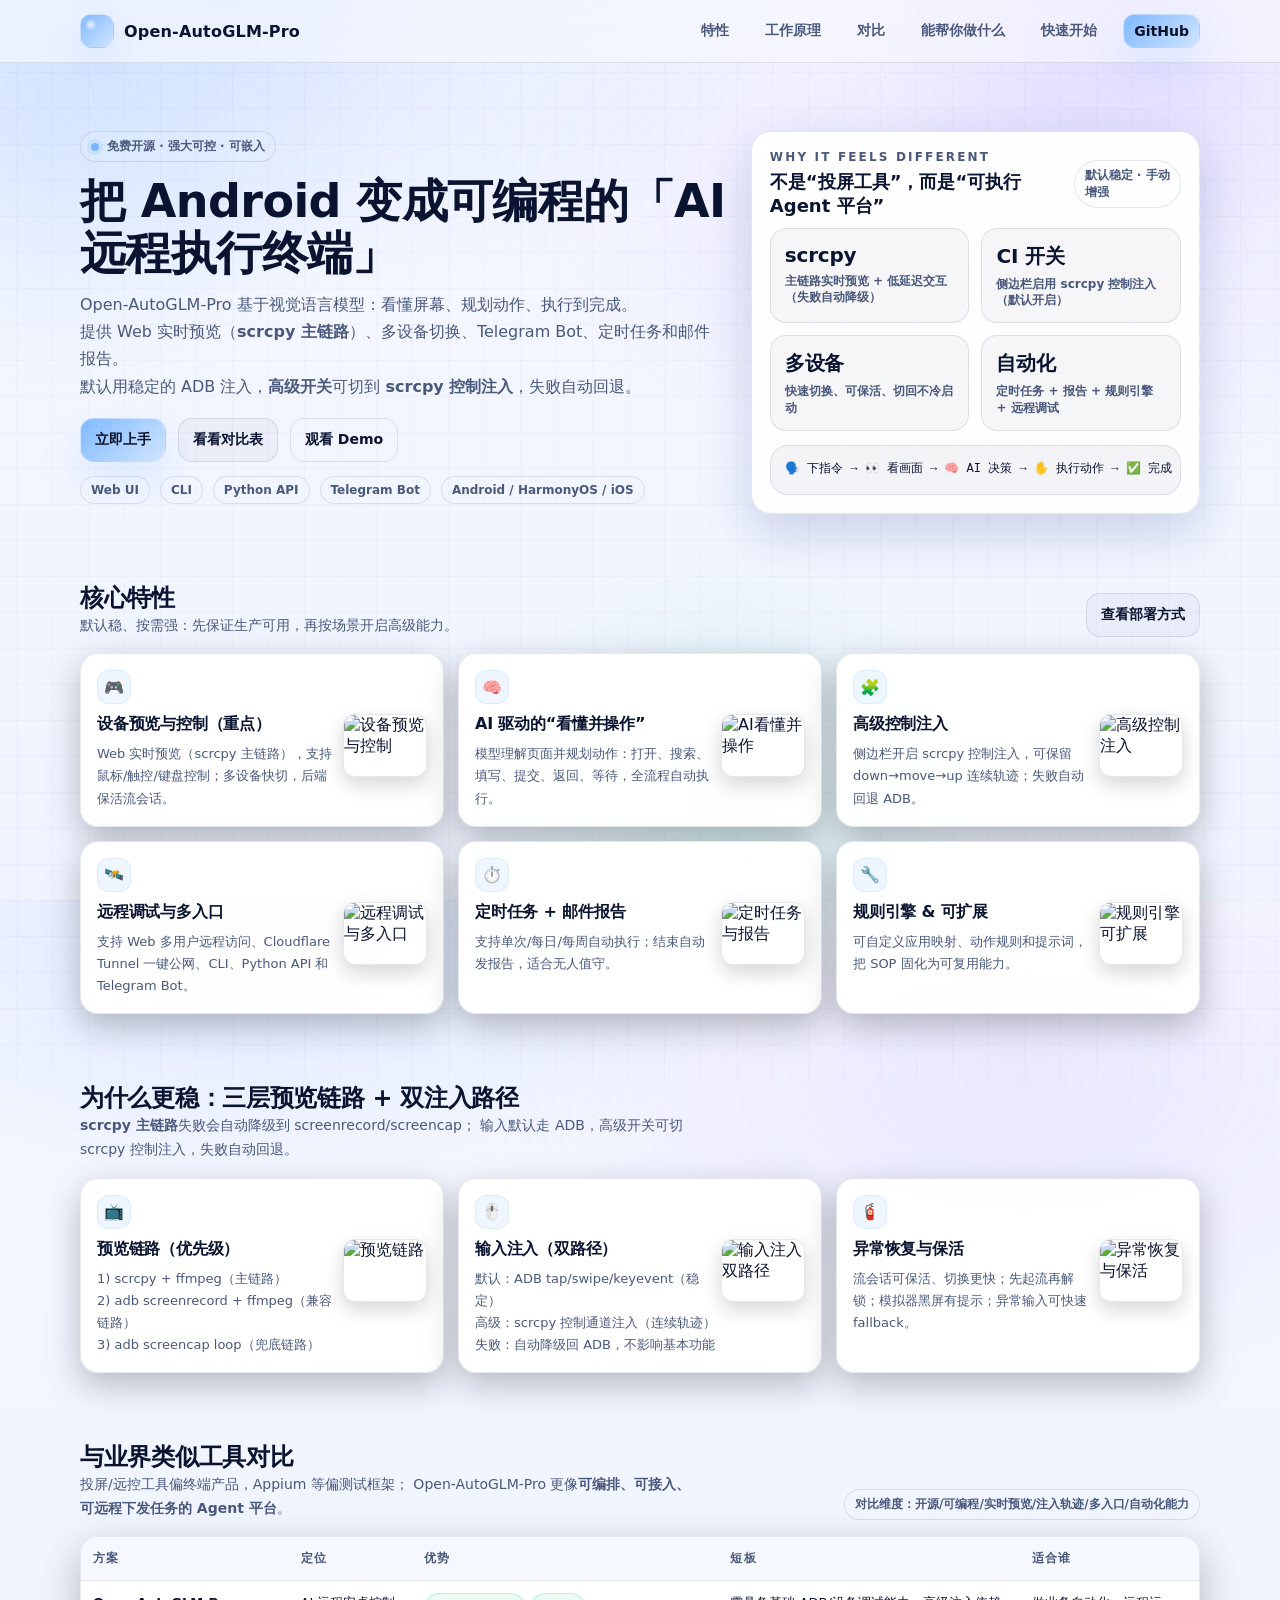
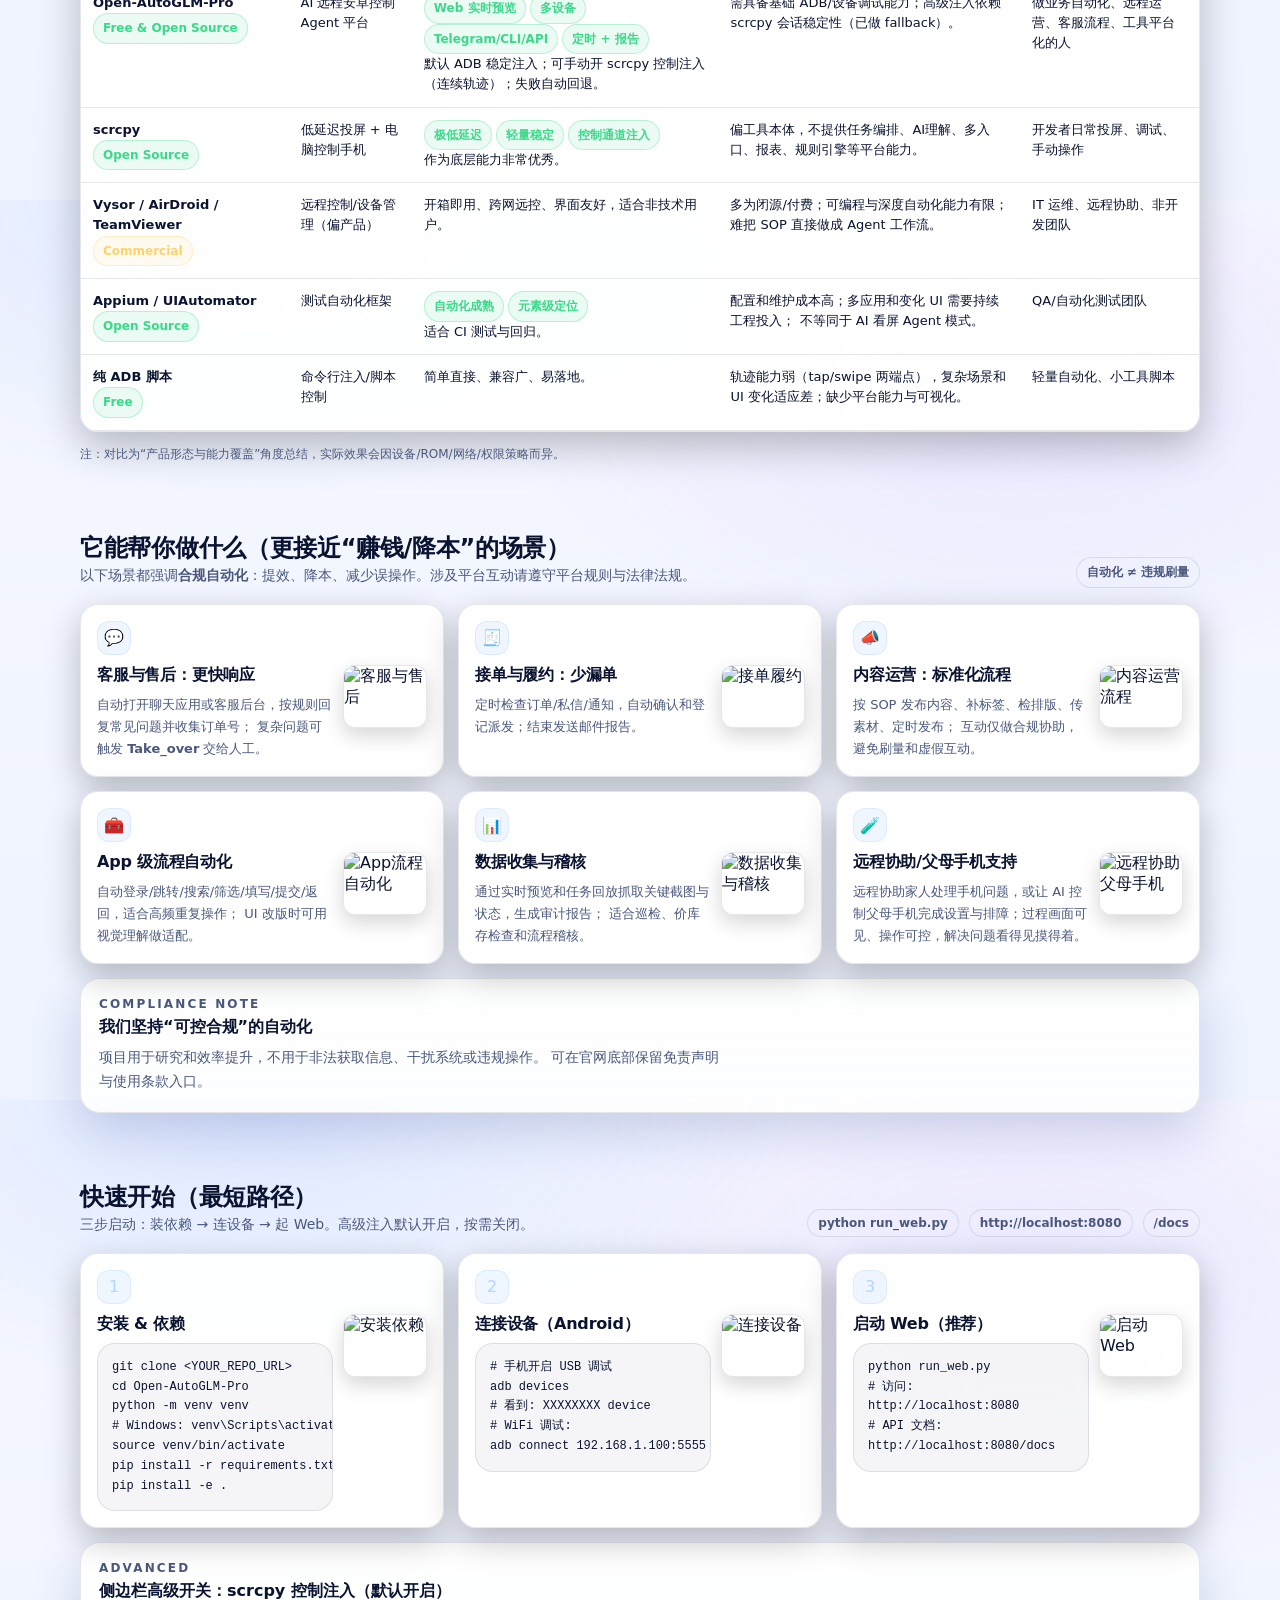
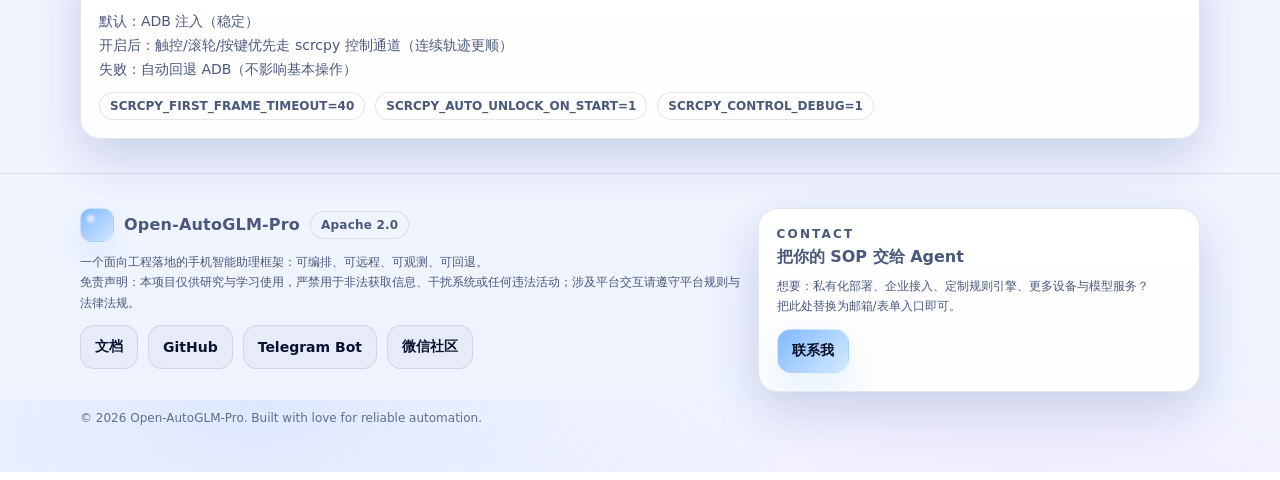
==== web_app/static/official-site.html @ 07fb5986 "feat: add official site and independent scrcpy audio passthrough" ====
<!doctype html>
<html lang="zh-CN">

<head>
    <meta charset="utf-8" />
    <meta name="viewport" content="width=device-width,initial-scale=1" />
    <link rel="icon" type="image/x-icon" href="/static/favicon.ico" />
    <title>Open-AutoGLM-Pro — AI 远程安卓控制 Agent（免费开源）</title>
    <meta name="description"
        content="Open-AutoGLM-Pro：基于视觉语言模型的手机智能助理框架。Web 实时预览 + 可控注入（默认 ADB，手动启用 scrcpy 控制注入）+ 多设备 + Telegram Bot + 定时任务 + 邮件报告。免费开源，强大可扩展。" />
    <style>
        :root {
            --bg: #070A12;
            --bg2: #0B1020;
            --card: #0F1731;
            --card2: #0E1630;
            --text: #EAF0FF;
            --muted: #A9B6DA;
            --line: rgba(255, 255, 255, .08);
            --glow: rgba(120, 180, 255, .14);
            --brand: #7AB6FF;
            --brand2: #B3D7FF;
            --good: #39d98a;
            --warn: #ffd166;
            --bad: #ff5c7a;
            --shadow: 0 22px 60px rgba(0, 0, 0, .55);
            --radius: 20px;
        }

        @media (prefers-color-scheme: light) {
            :root {
                --bg: #F6F8FF;
                --bg2: #EEF3FF;
                --card: #FFFFFF;
                --card2: #FFFFFF;
                --text: #0A1330;
                --muted: #4A587C;
                --line: rgba(10, 19, 48, .10);
                --glow: rgba(70, 130, 255, .14);
                --shadow: 0 18px 50px rgba(20, 40, 120, .18);
            }
        }

        * {
            box-sizing: border-box;
        }

        html,
        body {
            height: 100%;
        }

        body {
            margin: 0;
            font-family: ui-sans-serif, system-ui, -apple-system, Segoe UI, Roboto, Helvetica, Arial, "PingFang SC", "Noto Sans CJK SC", "Microsoft YaHei", sans-serif;
            color: var(--text);
            background:
                radial-gradient(900px 500px at 20% 0%, var(--glow), transparent 60%),
                radial-gradient(900px 500px at 80% 20%, rgba(160, 120, 255, .12), transparent 60%),
                linear-gradient(180deg, var(--bg) 0%, var(--bg2) 100%);
            overflow-x: hidden;
        }

        body::before,
        body::after {
            content: "";
            position: fixed;
            pointer-events: none;
            inset: -20vh -10vw;
            z-index: -1;
        }

        body::before {
            background:
                radial-gradient(42vw 38vw at 12% 22%, rgba(122, 182, 255, .18), transparent 60%),
                radial-gradient(34vw 32vw at 82% 16%, rgba(160, 120, 255, .16), transparent 62%),
                radial-gradient(30vw 28vw at 56% 78%, rgba(57, 217, 138, .13), transparent 66%);
            filter: blur(20px);
            animation: auroraShift 16s ease-in-out infinite alternate;
        }

        body::after {
            background-image:
                linear-gradient(rgba(255, 255, 255, .045) 1px, transparent 1px),
                linear-gradient(90deg, rgba(255, 255, 255, .045) 1px, transparent 1px);
            background-size: 36px 36px;
            opacity: .22;
            transform-origin: center;
            animation: gridDrift 24s linear infinite;
        }

        @keyframes auroraShift {
            0% {
                transform: translate3d(0, 0, 0) scale(1);
            }

            100% {
                transform: translate3d(0, -2.5vh, 0) scale(1.04);
            }
        }

        @keyframes gridDrift {
            0% {
                transform: translate3d(0, 0, 0);
            }

            100% {
                transform: translate3d(-36px, -24px, 0);
            }
        }

        @media (prefers-color-scheme: light) {
            body::after {
                background-image:
                    linear-gradient(rgba(10, 19, 48, .05) 1px, transparent 1px),
                    linear-gradient(90deg, rgba(10, 19, 48, .05) 1px, transparent 1px);
                opacity: .4;
            }
        }

        @media (prefers-reduced-motion: reduce) {

            body::before,
            body::after {
                animation: none;
            }
        }

        a {
            color: inherit;
            text-decoration: none;
        }

        .wrap {
            width: min(1120px, calc(100% - 40px));
            margin: 0 auto;
        }

        .nav {
            position: sticky;
            top: 0;
            z-index: 50;
            backdrop-filter: blur(14px);
            background: linear-gradient(180deg, rgba(0, 0, 0, .35), rgba(0, 0, 0, .05));
            border-bottom: 1px solid var(--line);
        }

        @media (prefers-color-scheme: light) {
            .nav {
                background: rgba(246, 248, 255, .65);
            }
        }

        .nav-inner {
            display: flex;
            align-items: center;
            justify-content: space-between;
            padding: 14px 0;
            gap: 18px;
        }

        .brand {
            display: flex;
            align-items: center;
            gap: 10px;
            font-weight: 700;
            letter-spacing: .2px;
        }

        .logo {
            width: 34px;
            height: 34px;
            border-radius: 12px;
            background:
                radial-gradient(10px 10px at 30% 30%, rgba(255, 255, 255, .8), transparent 60%),
                linear-gradient(135deg, rgba(122, 182, 255, .95), rgba(179, 215, 255, .45));
            box-shadow: 0 12px 30px rgba(122, 182, 255, .18);
            border: 1px solid rgba(255, 255, 255, .12);
        }

        .nav-links {
            display: flex;
            align-items: center;
            gap: 16px;
            color: var(--muted);
            font-weight: 600;
            font-size: 14px;
            flex-wrap: wrap;
            justify-content: flex-end;
        }

        .nav-links a {
            padding: 8px 10px;
            border-radius: 12px;
            transition: .2s ease;
        }

        .nav-links a:hover {
            color: var(--text);
            background: rgba(255, 255, 255, .06);
        }

        @media (prefers-color-scheme: light) {
            .nav-links a:hover {
                background: rgba(10, 19, 48, .06);
            }
        }

        .btn {
            display: inline-flex;
            align-items: center;
            justify-content: center;
            gap: 10px;
            padding: 12px 14px;
            border-radius: 14px;
            border: 1px solid var(--line);
            background: rgba(255, 255, 255, .06);
            color: var(--text);
            font-weight: 700;
            font-size: 14px;
            cursor: pointer;
            transition: transform .12s ease, background .2s ease, border-color .2s ease;
            user-select: none;
            white-space: nowrap;
        }

        .btn:hover {
            transform: translateY(-1px);
            background: rgba(255, 255, 255, .10);
            border-color: rgba(255, 255, 255, .18);
        }

        @media (prefers-color-scheme: light) {
            .btn {
                background: rgba(10, 19, 48, .03);
            }

            .btn:hover {
                background: rgba(10, 19, 48, .06);
                border-color: rgba(10, 19, 48, .14);
            }
        }

        .btn-primary {
            background: linear-gradient(135deg, rgba(122, 182, 255, .95), rgba(179, 215, 255, .55));
            color: #071027;
            border-color: rgba(255, 255, 255, .25);
            box-shadow: 0 18px 40px rgba(122, 182, 255, .20);
        }

        .btn-primary:hover {
            background: linear-gradient(135deg, rgba(122, 182, 255, 1), rgba(179, 215, 255, .70));
        }

        .btn-ghost {
            background: transparent;
        }

        .chip {
            display: inline-flex;
            align-items: center;
            gap: 8px;
            padding: 6px 10px;
            border-radius: 999px;
            border: 1px solid var(--line);
            background: rgba(255, 255, 255, .06);
            color: var(--muted);
            font-weight: 700;
            font-size: 12px;
        }

        .dot {
            width: 8px;
            height: 8px;
            border-radius: 999px;
            background: var(--brand);
            box-shadow: 0 0 0 4px rgba(122, 182, 255, .18);
        }

        /* Hero */
        header.hero {
            padding: 68px 0 34px;
            position: relative;
        }

        .hero-grid {
            display: grid;
            grid-template-columns: 1.3fr .9fr;
            gap: 22px;
            align-items: stretch;
        }

        @media (max-width: 920px) {
            .hero-grid {
                grid-template-columns: 1fr;
            }
        }

        h1 {
            margin: 14px 0 10px;
            font-size: clamp(28px, 4vw, 46px);
            letter-spacing: -0.6px;
            line-height: 1.12;
        }

        .lead {
            color: var(--muted);
            font-size: 16px;
            line-height: 1.7;
            margin: 12px 0 18px;
            max-width: 62ch;
        }

        .cta-row {
            display: flex;
            gap: 12px;
            flex-wrap: wrap;
            margin-top: 16px;
        }

        .subrow {
            display: flex;
            gap: 10px;
            flex-wrap: wrap;
            margin-top: 14px;
        }

        .panel {
            background: linear-gradient(180deg, rgba(255, 255, 255, .06), rgba(255, 255, 255, .03));
            border: 1px solid var(--line);
            border-radius: var(--radius);
            box-shadow: var(--shadow);
            overflow: hidden;
        }

        @media (prefers-color-scheme: light) {
            .panel {
                background: linear-gradient(180deg, rgba(255, 255, 255, .95), rgba(255, 255, 255, .85));
            }
        }

        .panel-pad {
            padding: 18px;
        }

        .kpis {
            display: grid;
            grid-template-columns: repeat(2, minmax(0, 1fr));
            gap: 12px;
        }

        .kpi {
            padding: 14px 14px;
            border-radius: 16px;
            border: 1px solid var(--line);
            background: rgba(255, 255, 255, .06);
        }

        @media (prefers-color-scheme: light) {
            .kpi {
                background: rgba(10, 19, 48, .03);
            }
        }

        .kpi .n {
            font-size: 20px;
            font-weight: 900;
            letter-spacing: -0.2px;
        }

        .kpi .t {
            margin-top: 6px;
            color: var(--muted);
            font-weight: 700;
            font-size: 12px;
            line-height: 1.35;
        }

        .mini-title {
            color: var(--muted);
            font-size: 12px;
            font-weight: 800;
            letter-spacing: .18em;
            text-transform: uppercase;
        }

        .hero-card-title {
            display: flex;
            align-items: center;
            justify-content: space-between;
            gap: 12px;
            margin-bottom: 10px;
        }

        /* Sections */
        section {
            padding: 34px 0;
        }

        .sec-head {
            display: flex;
            align-items: flex-end;
            justify-content: space-between;
            gap: 16px;
            margin-bottom: 16px;
        }

        h2 {
            margin: 0;
            font-size: 24px;
            letter-spacing: -0.3px;
        }

        .sec-desc {
            margin: 0;
            color: var(--muted);
            line-height: 1.7;
            max-width: 70ch;
            font-size: 14px;
        }

        .grid-3 {
            display: grid;
            grid-template-columns: repeat(3, minmax(0, 1fr));
            gap: 14px;
        }

        @media (max-width: 980px) {
            .grid-3 {
                grid-template-columns: 1fr;
            }
        }

        .card {
            padding: 16px;
            border-radius: 18px;
            border: 1px solid var(--line);
            background: rgba(255, 255, 255, .05);
            box-shadow: 0 12px 34px rgba(0, 0, 0, .25);
            min-height: 132px;
            position: relative;
            overflow: hidden;
        }

        @media (prefers-color-scheme: light) {
            .card {
                background: rgba(255, 255, 255, .95);
            }
        }

        .card h3 {
            margin: 0 0 8px;
            font-size: 16px;
            letter-spacing: -0.2px;
        }

        .card p {
            margin: 0;
            color: var(--muted);
            line-height: 1.7;
            font-size: 13px;
        }

        .card-ill {
            float: right;
            width: 84px;
            height: 63px;
            margin: 0 0 10px 10px;
            border-radius: 12px;
            border: 1px solid var(--line);
            box-shadow: 0 8px 20px rgba(0, 0, 0, .16);
            background: rgba(255, 255, 255, .08);
            object-fit: cover;
        }

        .card::after {
            content: "";
            display: block;
            clear: both;
        }

        .icon {
            width: 34px;
            height: 34px;
            border-radius: 12px;
            display: grid;
            place-items: center;
            background: rgba(122, 182, 255, .12);
            border: 1px solid rgba(122, 182, 255, .18);
            color: var(--brand2);
            margin-bottom: 10px;
        }

        /* Table */
        .table-wrap {
            overflow: auto;
            border-radius: 18px;
            border: 1px solid var(--line);
            background: rgba(255, 255, 255, .04);
            box-shadow: 0 14px 40px rgba(0, 0, 0, .25);
        }

        @media (prefers-color-scheme: light) {
            .table-wrap {
                background: rgba(255, 255, 255, .95);
            }
        }

        table {
            width: 100%;
            border-collapse: collapse;
            min-width: 860px;
        }

        th,
        td {
            padding: 12px 12px;
            border-bottom: 1px solid var(--line);
            vertical-align: top;
            text-align: left;
            font-size: 13px;
            line-height: 1.55;
        }

        th {
            position: sticky;
            top: 0;
            background: rgba(10, 16, 32, .65);
            backdrop-filter: blur(10px);
            font-size: 12px;
            color: var(--muted);
            letter-spacing: .10em;
            text-transform: uppercase;
            z-index: 1;
        }

        @media (prefers-color-scheme: light) {
            th {
                background: rgba(246, 248, 255, .9);
            }
        }

        .tag {
            display: inline-flex;
            align-items: center;
            gap: 6px;
            padding: 5px 9px;
            border-radius: 999px;
            border: 1px solid var(--line);
            font-weight: 800;
            font-size: 12px;
            white-space: nowrap;
            background: rgba(255, 255, 255, .05);
        }

        .tag.good {
            color: var(--good);
            border-color: rgba(57, 217, 138, .30);
            background: rgba(57, 217, 138, .10);
        }

        .tag.warn {
            color: var(--warn);
            border-color: rgba(255, 209, 102, .35);
            background: rgba(255, 209, 102, .10);
        }

        .tag.bad {
            color: var(--bad);
            border-color: rgba(255, 92, 122, .35);
            background: rgba(255, 92, 122, .10);
        }

        /* Code block */
        pre {
            margin: 0;
            padding: 14px;
            border-radius: 18px;
            border: 1px solid var(--line);
            background: rgba(0, 0, 0, .25);
            overflow: auto;
            font-size: 12px;
            line-height: 1.65;
        }

        @media (prefers-color-scheme: light) {
            pre {
                background: rgba(10, 19, 48, .04);
            }
        }

        code {
            font-family: ui-monospace, SFMono-Regular, Menlo, Monaco, Consolas, "Liberation Mono", "Courier New", monospace;
        }

        /* Footer */
        footer {
            padding: 34px 0 44px;
            border-top: 1px solid var(--line);
            color: var(--muted);
        }

        .foot-grid {
            display: grid;
            gap: 14px;
            grid-template-columns: 1.2fr .8fr;
            align-items: start;
        }

        @media (max-width: 920px) {
            .foot-grid {
                grid-template-columns: 1fr;
            }
        }

        .small {
            font-size: 12px;
            line-height: 1.7;
        }

        .pillrow {
            display: flex;
            gap: 10px;
            flex-wrap: wrap;
            margin-top: 10px;
        }

        /* Smooth scroll */
        html {
            scroll-behavior: smooth;
        }
    </style>
</head>

<body>
    <div class="nav">
        <div class="wrap nav-inner">
            <a class="brand" href="#top" aria-label="Open-AutoGLM-Pro">
                <span class="logo" aria-hidden="true"></span>
                <span>Open-AutoGLM-Pro</span>
            </a>

            <div class="nav-links" role="navigation" aria-label="site">
                <a href="#features">特性</a>
                <a href="#how">工作原理</a>
                <a href="#compare">对比</a>
                <a href="#usecases">能帮你做什么</a>
                <a href="#getstarted">快速开始</a>
                <a class="btn btn-primary" href="https://github.com/fanxiaolongx-max/Open-AutoGLM-GUI" target="_blank"
                    rel="noopener noreferrer">GitHub</a>
            </div>
        </div>
    </div>

    <main id="top">
        <!-- HERO -->
        <header class="hero">
            <div class="wrap hero-grid">
                <div>
                    <span class="chip"><span class="dot"></span> 免费开源 · 强大可控 · 可嵌入</span>
                    <h1>把 Android 变成可编程的「AI 远程执行终端」</h1>
                    <p class="lead">
                        Open-AutoGLM-Pro 基于视觉语言模型：看懂屏幕、规划动作、执行到完成。<br />
                        提供 Web 实时预览（<b>scrcpy 主链路</b>）、多设备切换、Telegram Bot、定时任务和邮件报告。<br />
                        默认用稳定的 ADB 注入，<b>高级开关</b>可切到 <b>scrcpy 控制注入</b>，失败自动回退。
                    </p>

                    <div class="cta-row">
                        <a class="btn btn-primary" href="#getstarted">立即上手</a>
                        <a class="btn" href="#compare">看看对比表</a>
                        <a class="btn btn-ghost" href="#" onclick="alert('把这里替换成在线 Demo / 视频演示链接'); return false;">观看
                            Demo</a>
                    </div>

                    <div class="subrow">
                        <span class="chip">Web UI</span>
                        <span class="chip">CLI</span>
                        <span class="chip">Python API</span>
                        <span class="chip">Telegram Bot</span>
                        <span class="chip">Android / HarmonyOS / iOS</span>
                    </div>
                </div>

                <div class="panel">
                    <div class="panel-pad">
                        <div class="hero-card-title">
                            <div>
                                <div class="mini-title">WHY IT FEELS DIFFERENT</div>
                                <div style="font-weight:900; font-size:18px; margin-top:6px;">不是“投屏工具”，而是“可执行 Agent 平台”
                                </div>
                            </div>
                            <span class="chip">默认稳定 · 手动增强</span>
                        </div>

                        <div class="kpis">
                            <div class="kpi">
                                <div class="n">scrcpy</div>
                                <div class="t">主链路实时预览 + 低延迟交互（失败自动降级）</div>
                            </div>
                            <div class="kpi">
                                <div class="n">CI 开关</div>
                                <div class="t">侧边栏启用 scrcpy 控制注入（默认开启）</div>
                            </div>
                            <div class="kpi">
                                <div class="n">多设备</div>
                                <div class="t">快速切换、可保活、切回不冷启动</div>
                            </div>
                            <div class="kpi">
                                <div class="n">自动化</div>
                                <div class="t">定时任务 + 报告 + 规则引擎 + 远程调试</div>
                            </div>
                        </div>

                        <div style="margin-top:14px;">
                            <pre><code>🗣️ 下指令 → 👀 看画面 → 🧠 AI 决策 → ✋ 执行动作 → ✅ 完成</code></pre>
                        </div>
                    </div>
                </div>
            </div>
        </header>

        <!-- FEATURES -->
        <section id="features">
            <div class="wrap">
                <div class="sec-head">
                    <div>
                        <h2>核心特性</h2>
                        <p class="sec-desc">默认稳、按需强：先保证生产可用，再按场景开启高级能力。</p>
                    </div>
                    <a class="btn" href="#getstarted">查看部署方式</a>
                </div>

                <div class="grid-3">
                    <div class="card">
                        <div class="icon">🎮</div>
                        <img class="card-ill" src="/static/official-assets/preview-control.svg" alt="设备预览与控制" />
                        <h3>设备预览与控制（重点）</h3>
                        <p>Web 实时预览（scrcpy 主链路），支持鼠标/触控/键盘控制；多设备快切，后端保活流会话。</p>
                    </div>
                    <div class="card">
                        <div class="icon">🧠</div>
                        <img class="card-ill" src="/static/official-assets/ai-ops.svg" alt="AI看懂并操作" />
                        <h3>AI 驱动的“看懂并操作”</h3>
                        <p>模型理解页面并规划动作：打开、搜索、填写、提交、返回、等待，全流程自动执行。</p>
                    </div>
                    <div class="card">
                        <div class="icon">🧩</div>
                        <img class="card-ill" src="/static/official-assets/ci-injection.svg" alt="高级控制注入" />
                        <h3>高级控制注入</h3>
                        <p>侧边栏开启 scrcpy 控制注入，可保留 down→move→up 连续轨迹；失败自动回退 ADB。</p>
                    </div>

                    <div class="card">
                        <div class="icon">🛰️</div>
                        <img class="card-ill" src="/static/official-assets/remote-entry.svg" alt="远程调试与多入口" />
                        <h3>远程调试与多入口</h3>
                        <p>支持 Web 多用户远程访问、Cloudflare Tunnel 一键公网、CLI、Python API 和 Telegram Bot。</p>
                    </div>
                    <div class="card">
                        <div class="icon">⏱️</div>
                        <img class="card-ill" src="/static/official-assets/scheduler.svg" alt="定时任务与报告" />
                        <h3>定时任务 + 邮件报告</h3>
                        <p>支持单次/每日/每周自动执行；结束自动发报告，适合无人值守。</p>
                    </div>
                    <div class="card">
                        <div class="icon">🔧</div>
                        <img class="card-ill" src="/static/official-assets/rules-engine.svg" alt="规则引擎可扩展" />
                        <h3>规则引擎 & 可扩展</h3>
                        <p>可自定义应用映射、动作规则和提示词，把 SOP 固化为可复用能力。</p>
                    </div>
                </div>
            </div>
        </section>

        <!-- HOW IT WORKS -->
        <section id="how">
            <div class="wrap">
                <div class="sec-head">
                    <div>
                        <h2>为什么更稳：三层预览链路 + 双注入路径</h2>
                        <p class="sec-desc">
                            <b>scrcpy 主链路</b>失败会自动降级到 screenrecord/screencap；
                            输入默认走 ADB，高级开关可切 scrcpy 控制注入，失败自动回退。
                        </p>
                    </div>
                </div>

                <div class="grid-3">
                    <div class="card">
                        <div class="icon">📺</div>
                        <img class="card-ill" src="/static/official-assets/stream-chain.svg" alt="预览链路" />
                        <h3>预览链路（优先级）</h3>
                        <p>
                            1) scrcpy + ffmpeg（主链路）<br />
                            2) adb screenrecord + ffmpeg（兼容链路）<br />
                            3) adb screencap loop（兜底链路）
                        </p>
                    </div>
                    <div class="card">
                        <div class="icon">🖱️</div>
                        <img class="card-ill" src="/static/official-assets/dual-input.svg" alt="输入注入双路径" />
                        <h3>输入注入（双路径）</h3>
                        <p>
                            默认：ADB tap/swipe/keyevent（稳定）<br />
                            高级：scrcpy 控制通道注入（连续轨迹）<br />
                            失败：自动降级回 ADB，不影响基本功能
                        </p>
                    </div>
                    <div class="card">
                        <div class="icon">🧯</div>
                        <img class="card-ill" src="/static/official-assets/recovery.svg" alt="异常恢复与保活" />
                        <h3>异常恢复与保活</h3>
                        <p>
                            流会话可保活、切换更快；先起流再解锁；模拟器黑屏有提示；异常输入可快速 fallback。
                        </p>
                    </div>
                </div>
            </div>
        </section>

        <!-- COMPARISON -->
        <section id="compare">
            <div class="wrap">
                <div class="sec-head">
                    <div>
                        <h2>与业界类似工具对比</h2>
                        <p class="sec-desc">
                            投屏/远控工具偏终端产品，Appium 等偏测试框架；
                            Open-AutoGLM-Pro 更像<b>可编排、可接入、可远程下发任务的 Agent 平台</b>。
                        </p>
                    </div>
                    <span class="chip">对比维度：开源/可编程/实时预览/注入轨迹/多入口/自动化能力</span>
                </div>

                <div class="table-wrap">
                    <table>
                        <thead>
                            <tr>
                                <th>方案</th>
                                <th>定位</th>
                                <th>优势</th>
                                <th>短板</th>
                                <th>适合谁</th>
                            </tr>
                        </thead>
                        <tbody>
                            <tr>
                                <td><b>Open-AutoGLM-Pro</b><br /><span class="tag good">Free & Open Source</span></td>
                                <td>AI 远程安卓控制 Agent 平台</td>
                                <td>
                                    <span class="tag good">Web 实时预览</span>
                                    <span class="tag good">多设备</span>
                                    <span class="tag good">Telegram/CLI/API</span>
                                    <span class="tag good">定时 + 报告</span><br />
                                    默认 ADB 稳定注入；可手动开 scrcpy 控制注入（连续轨迹）；失败自动回退。
                                </td>
                                <td>
                                    需具备基础 ADB/设备调试能力；高级注入依赖 scrcpy 会话稳定性（已做 fallback）。
                                </td>
                                <td>做业务自动化、远程运营、客服流程、工具平台化的人</td>
                            </tr>

                            <tr>
                                <td><b>scrcpy</b><br /><span class="tag good">Open Source</span></td>
                                <td>低延迟投屏 + 电脑控制手机</td>
                                <td>
                                    <span class="tag good">极低延迟</span>
                                    <span class="tag good">轻量稳定</span>
                                    <span class="tag good">控制通道注入</span><br />
                                    作为底层能力非常优秀。
                                </td>
                                <td>
                                    偏工具本体，不提供任务编排、AI理解、多入口、报表、规则引擎等平台能力。
                                </td>
                                <td>开发者日常投屏、调试、手动操作</td>
                            </tr>

                            <tr>
                                <td><b>Vysor / AirDroid / TeamViewer</b><br /><span class="tag warn">Commercial</span>
                                </td>
                                <td>远程控制/设备管理（偏产品）</td>
                                <td>
                                    开箱即用、跨网远控、界面友好，适合非技术用户。
                                </td>
                                <td>
                                    多为闭源/付费；可编程与深度自动化能力有限；难把 SOP 直接做成 Agent 工作流。
                                </td>
                                <td>IT 运维、远程协助、非开发团队</td>
                            </tr>

                            <tr>
                                <td><b>Appium / UIAutomator</b><br /><span class="tag good">Open Source</span></td>
                                <td>测试自动化框架</td>
                                <td>
                                    <span class="tag good">自动化成熟</span>
                                    <span class="tag good">元素级定位</span><br />
                                    适合 CI 测试与回归。
                                </td>
                                <td>
                                    配置和维护成本高；多应用和变化 UI 需要持续工程投入；
                                    不等同于 AI 看屏 Agent 模式。
                                </td>
                                <td>QA/自动化测试团队</td>
                            </tr>

                            <tr>
                                <td><b>纯 ADB 脚本</b><br /><span class="tag good">Free</span></td>
                                <td>命令行注入/脚本控制</td>
                                <td>
                                    简单直接、兼容广、易落地。
                                </td>
                                <td>
                                    轨迹能力弱（tap/swipe 两端点），复杂场景和 UI 变化适应差；缺少平台能力与可视化。
                                </td>
                                <td>轻量自动化、小工具脚本</td>
                            </tr>
                        </tbody>
                    </table>
                </div>

                <div style="margin-top:12px; color:var(--muted); font-size:12px; line-height:1.7;">
                    注：对比为“产品形态与能力覆盖”角度总结，实际效果会因设备/ROM/网络/权限策略而异。
                </div>
            </div>
        </section>

        <!-- USE CASES -->
        <section id="usecases">
            <div class="wrap">
                <div class="sec-head">
                    <div>
                        <h2>它能帮你做什么（更接近“赚钱/降本”的场景）</h2>
                        <p class="sec-desc">
                            以下场景都强调<b>合规自动化</b>：提效、降本、减少误操作。涉及平台互动请遵守平台规则与法律法规。
                        </p>
                    </div>
                    <span class="chip">自动化 ≠ 违规刷量</span>
                </div>

                <div class="grid-3">
                    <div class="card">
                        <div class="icon">💬</div>
                        <img class="card-ill" src="/static/official-assets/customer-support.svg" alt="客服与售后" />
                        <h3>客服与售后：更快响应</h3>
                        <p>
                            自动打开聊天应用或客服后台，按规则回复常见问题并收集订单号；
                            复杂问题可触发 <b>Take_over</b> 交给人工。
                        </p>
                    </div>
                    <div class="card">
                        <div class="icon">🧾</div>
                        <img class="card-ill" src="/static/official-assets/order-flow.svg" alt="接单履约" />
                        <h3>接单与履约：少漏单</h3>
                        <p>
                            定时检查订单/私信/通知，自动确认和登记派发；结束发送邮件报告。
                        </p>
                    </div>
                    <div class="card">
                        <div class="icon">📣</div>
                        <img class="card-ill" src="/static/official-assets/content-ops.svg" alt="内容运营流程" />
                        <h3>内容运营：标准化流程</h3>
                        <p>
                            按 SOP 发布内容、补标签、检排版、传素材、定时发布；
                            互动仅做合规协助，避免刷量和虚假互动。
                        </p>
                    </div>

                    <div class="card">
                        <div class="icon">🧰</div>
                        <img class="card-ill" src="/static/official-assets/app-automation.svg" alt="App流程自动化" />
                        <h3>App 级流程自动化</h3>
                        <p>
                            自动登录/跳转/搜索/筛选/填写/提交/返回，适合高频重复操作；
                            UI 改版时可用视觉理解做适配。
                        </p>
                    </div>
                    <div class="card">
                        <div class="icon">📊</div>
                        <img class="card-ill" src="/static/official-assets/audit.svg" alt="数据收集与稽核" />
                        <h3>数据收集与稽核</h3>
                        <p>
                            通过实时预览和任务回放抓取关键截图与状态，生成审计报告；
                            适合巡检、价库存检查和流程稽核。
                        </p>
                    </div>
                    <div class="card">
                        <div class="icon">🧪</div>
                        <img class="card-ill" src="/static/official-assets/family-assist.svg" alt="远程协助父母手机" />
                        <h3>远程协助/父母手机支持</h3>
                        <p>
                            远程协助家人处理手机问题，或让 AI 控制父母手机完成设置与排障；过程画面可见、操作可控，解决问题看得见摸得着。
                        </p>
                    </div>
                </div>

                <div class="panel" style="margin-top:14px;">
                    <div class="panel-pad">
                        <div class="mini-title">COMPLIANCE NOTE</div>
                        <div style="font-weight:900; font-size:16px; margin-top:6px;">我们坚持“可控合规”的自动化</div>
                        <p class="sec-desc" style="margin-top:8px;">
                            项目用于研究和效率提升，不用于非法获取信息、干扰系统或违规操作。
                            可在官网底部保留免责声明与使用条款入口。
                        </p>
                    </div>
                </div>
            </div>
        </section>

        <!-- GET STARTED -->
        <section id="getstarted">
            <div class="wrap">
                <div class="sec-head">
                    <div>
                        <h2>快速开始（最短路径）</h2>
                        <p class="sec-desc">三步启动：装依赖 → 连设备 → 起 Web。高级注入默认开启，按需关闭。</p>
                    </div>
                    <div class="pillrow">
                        <span class="chip">python run_web.py</span>
                        <span class="chip">http://localhost:8080</span>
                        <span class="chip">/docs</span>
                    </div>
                </div>

                <div class="grid-3">
                    <div class="card">
                        <div class="icon">1</div>
                        <img class="card-ill" src="/static/official-assets/step-install.svg" alt="安装依赖" />
                        <h3>安装 & 依赖</h3>
                        <pre><code>git clone &lt;YOUR_REPO_URL&gt;
cd Open-AutoGLM-Pro
python -m venv venv
# Windows: venv\Scripts\activate
source venv/bin/activate
pip install -r requirements.txt
pip install -e .</code></pre>
                    </div>
                    <div class="card">
                        <div class="icon">2</div>
                        <img class="card-ill" src="/static/official-assets/step-connect.svg" alt="连接设备" />
                        <h3>连接设备（Android）</h3>
                        <pre><code># 手机开启 USB 调试
adb devices
# 看到: XXXXXXXX device
# WiFi 调试:
adb connect 192.168.1.100:5555</code></pre>
                    </div>
                    <div class="card">
                        <div class="icon">3</div>
                        <img class="card-ill" src="/static/official-assets/step-start.svg" alt="启动Web" />
                        <h3>启动 Web（推荐）</h3>
                        <pre><code>python run_web.py
# 访问:
http://localhost:8080
# API 文档:
http://localhost:8080/docs</code></pre>
                    </div>
                </div>

                <div class="panel" style="margin-top:14px;">
                    <div class="panel-pad">
                        <div class="mini-title">ADVANCED</div>
                        <div style="font-weight:900; font-size:16px; margin-top:6px;">侧边栏高级开关：scrcpy 控制注入（默认开启）</div>
                        <p class="sec-desc" style="margin-top:8px;">
                            默认：ADB 注入（稳定）<br />
                            开启后：触控/滚轮/按键优先走 scrcpy 控制通道（连续轨迹更顺）<br />
                            失败：自动回退 ADB（不影响基本操作）
                        </p>
                        <div class="pillrow" style="margin-top:10px;">
                            <span class="chip">SCRCPY_FIRST_FRAME_TIMEOUT=40</span>
                            <span class="chip">SCRCPY_AUTO_UNLOCK_ON_START=1</span>
                            <span class="chip">SCRCPY_CONTROL_DEBUG=1</span>
                        </div>
                    </div>
                </div>
            </div>
        </section>

        <!-- FOOTER -->
        <footer>
            <div class="wrap foot-grid">
                <div>
                    <div class="brand" style="gap:10px;">
                        <span class="logo" aria-hidden="true"></span>
                        <span style="font-weight:900;">Open-AutoGLM-Pro</span>
                        <span class="chip">Apache 2.0</span>
                    </div>
                    <p class="small" style="margin-top:10px;">
                        一个面向工程落地的手机智能助理框架：可编排、可远程、可观测、可回退。<br />
                        免责声明：本项目仅供研究与学习使用，严禁用于非法获取信息、干扰系统或任何违法活动；涉及平台交互请遵守平台规则与法律法规。
                    </p>
                    <div class="pillrow">
                        <a class="btn" href="#" onclick="alert('替换成你的 Docs 链接');return false;">文档</a>
                        <a class="btn" href="https://github.com/fanxiaolongx-max/Open-AutoGLM-GUI" target="_blank"
                            rel="noopener noreferrer">GitHub</a>
                        <a class="btn" href="#" onclick="alert('替换成你的 Telegram Bot 说明');return false;">Telegram Bot</a>
                        <a class="btn" href="#" onclick="alert('替换成你的微信社群入口');return false;">微信社区</a>
                    </div>
                </div>

                <div class="panel">
                    <div class="panel-pad">
                        <div class="mini-title">CONTACT</div>
                        <div style="font-weight:900; font-size:16px; margin-top:6px;">把你的 SOP 交给 Agent</div>
                        <p class="small" style="margin-top:8px;">
                            想要：私有化部署、企业接入、定制规则引擎、更多设备与模型服务？<br />
                            把此处替换为邮箱/表单入口即可。
                        </p>
                        <a class="btn btn-primary" href="#" onclick="alert('替换成联系邮箱/表单链接');return false;">联系我</a>
                    </div>
                </div>
            </div>
            <div class="wrap" style="margin-top:16px; opacity:.85;">
                <div class="small">© <span id="y"></span> Open-AutoGLM-Pro. Built with love for reliable automation.
                </div>
            </div>
        </footer>
    </main>

    <script>
        document.getElementById("y").textContent = new Date().getFullYear();
    </script>
</body>

</html>
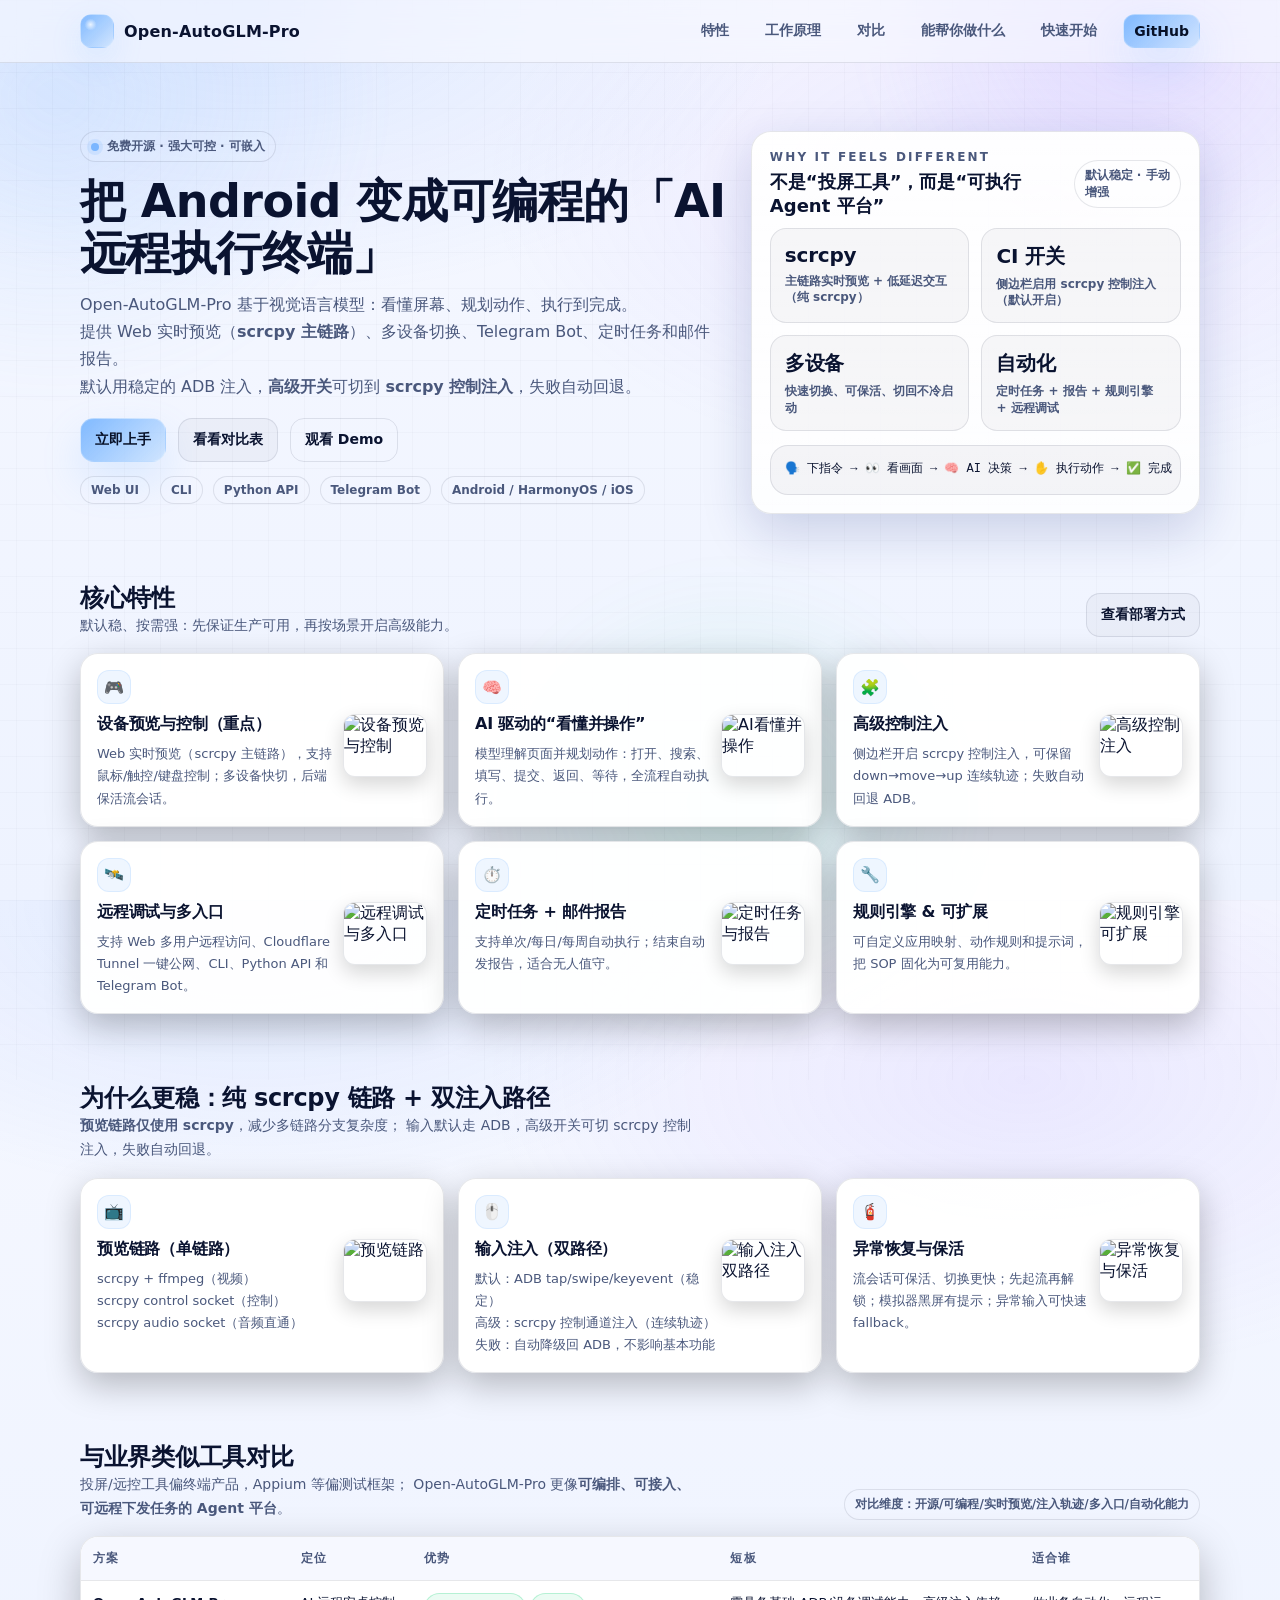
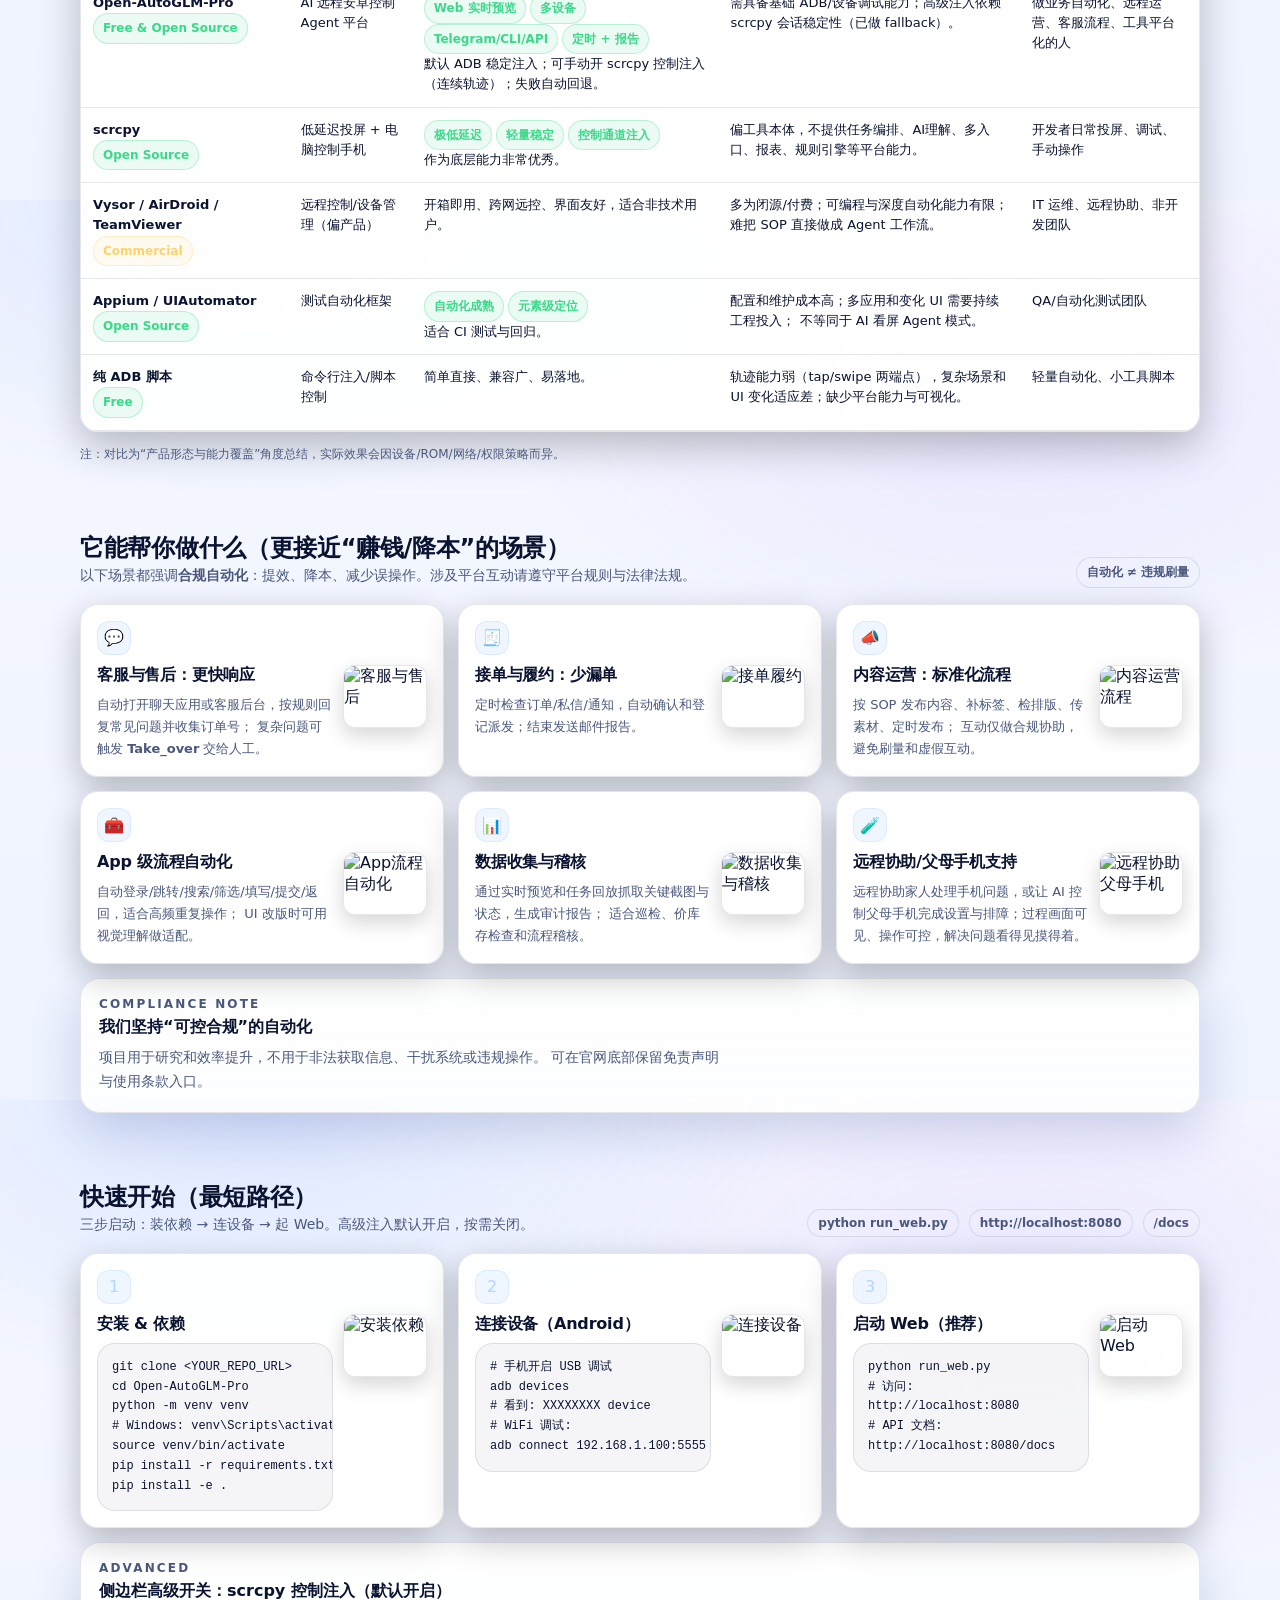
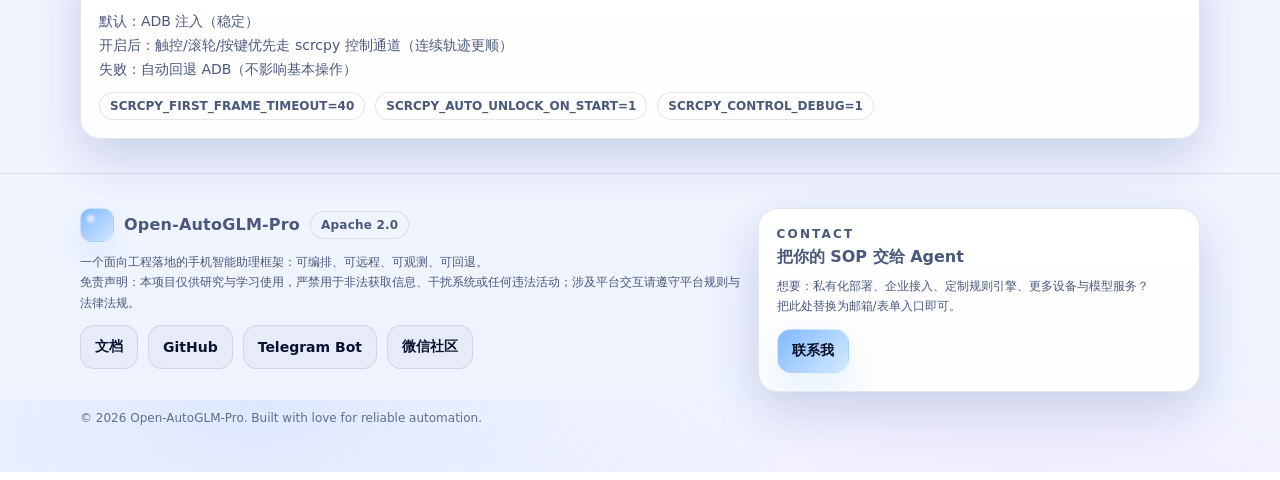
==== commit e8e40ecc: "feat: Enhance scrcpy stream robustness with improved error handling, watchdog recovery, and rotation" ====
--- a/web_app/static/official-site.html
+++ b/web_app/static/official-site.html
@@ -695,7 +695,7 @@
                         <div class="kpis">
                             <div class="kpi">
                                 <div class="n">scrcpy</div>
-                                <div class="t">主链路实时预览 + 低延迟交互（失败自动降级）</div>
+                                <div class="t">主链路实时预览 + 低延迟交互（纯 scrcpy）</div>
                             </div>
                             <div class="kpi">
                                 <div class="n">CI 开关</div>
@@ -777,9 +777,9 @@
             <div class="wrap">
                 <div class="sec-head">
                     <div>
-                        <h2>为什么更稳：三层预览链路 + 双注入路径</h2>
+                        <h2>为什么更稳：纯 scrcpy 链路 + 双注入路径</h2>
                         <p class="sec-desc">
-                            <b>scrcpy 主链路</b>失败会自动降级到 screenrecord/screencap；
+                            <b>预览链路仅使用 scrcpy</b>，减少多链路分支复杂度；
                             输入默认走 ADB，高级开关可切 scrcpy 控制注入，失败自动回退。
                         </p>
                     </div>
@@ -789,11 +789,11 @@
                     <div class="card">
                         <div class="icon">📺</div>
                         <img class="card-ill" src="/static/official-assets/stream-chain.svg" alt="预览链路" />
-                        <h3>预览链路（优先级）</h3>
+                        <h3>预览链路（单链路）</h3>
                         <p>
-                            1) scrcpy + ffmpeg（主链路）<br />
-                            2) adb screenrecord + ffmpeg（兼容链路）<br />
-                            3) adb screencap loop（兜底链路）
+                            scrcpy + ffmpeg（视频）<br />
+                            scrcpy control socket（控制）<br />
+                            scrcpy audio socket（音频直通）
                         </p>
                     </div>
                     <div class="card">
